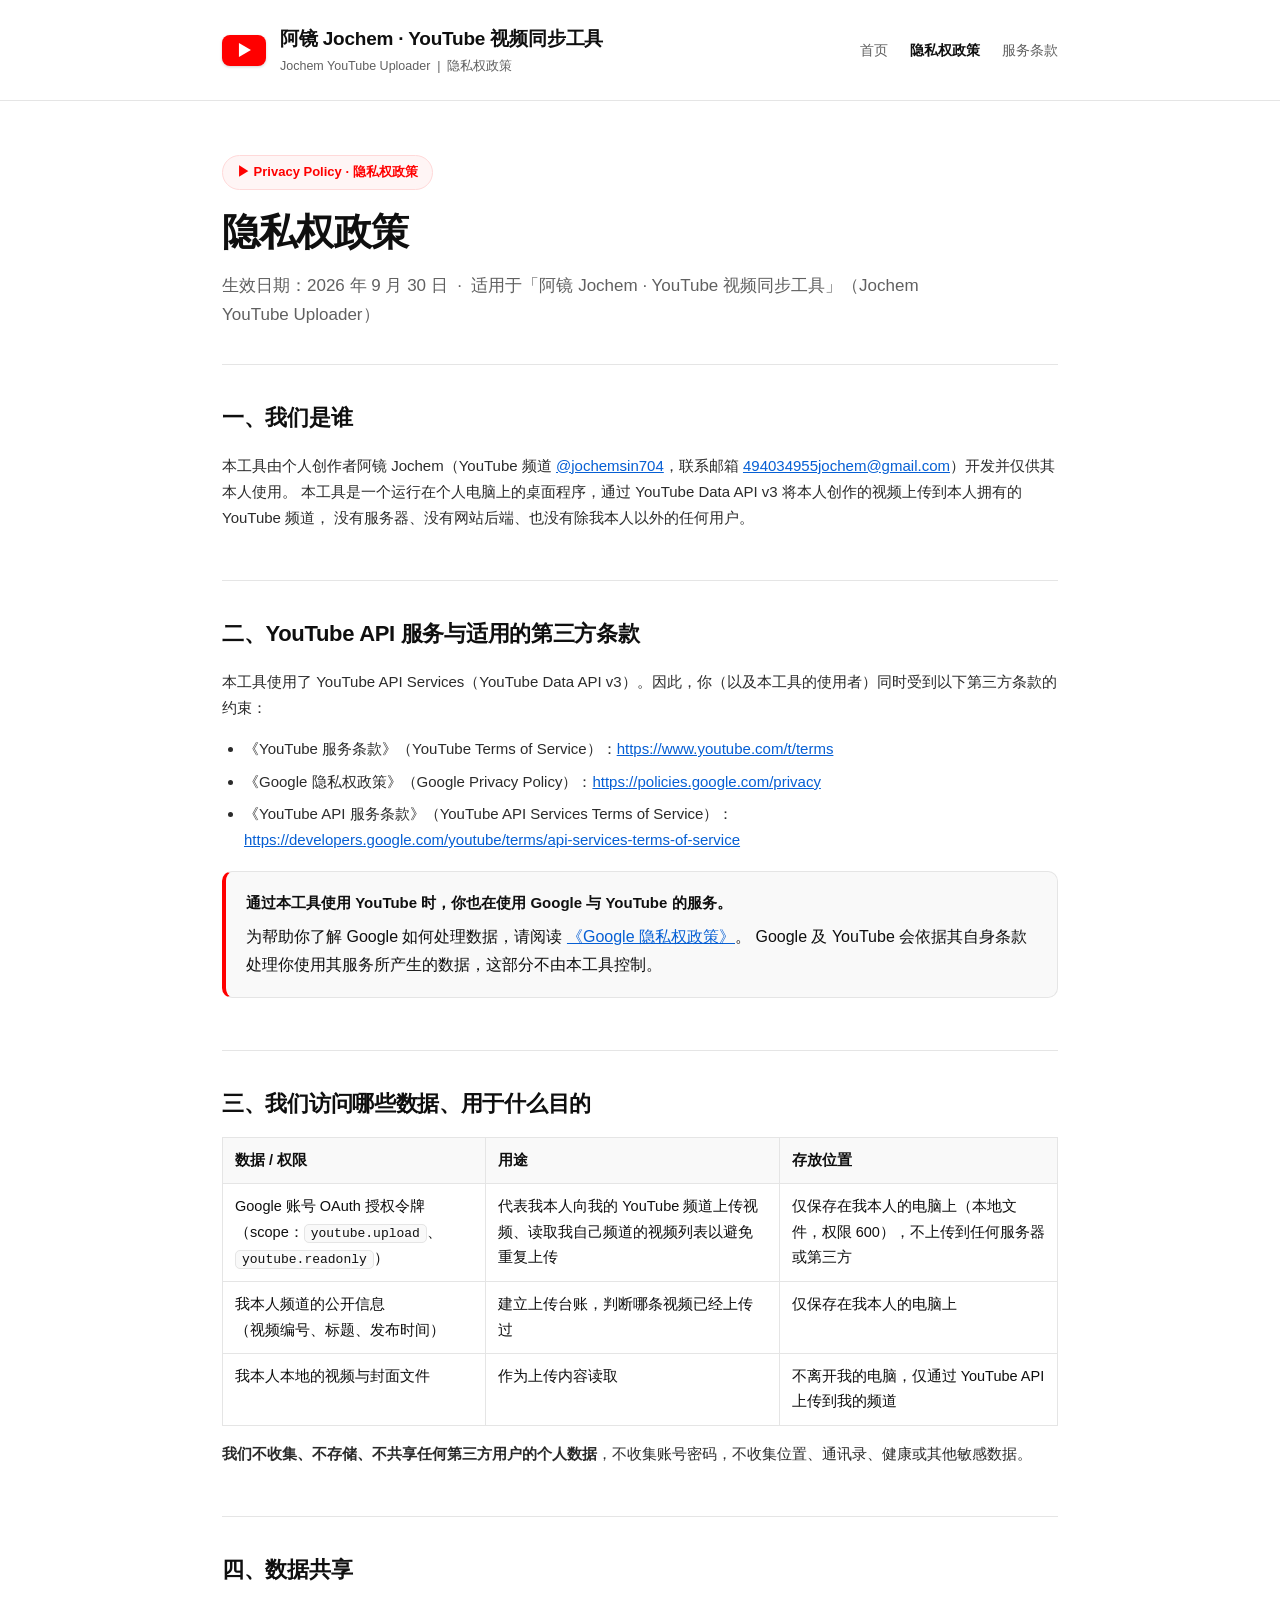
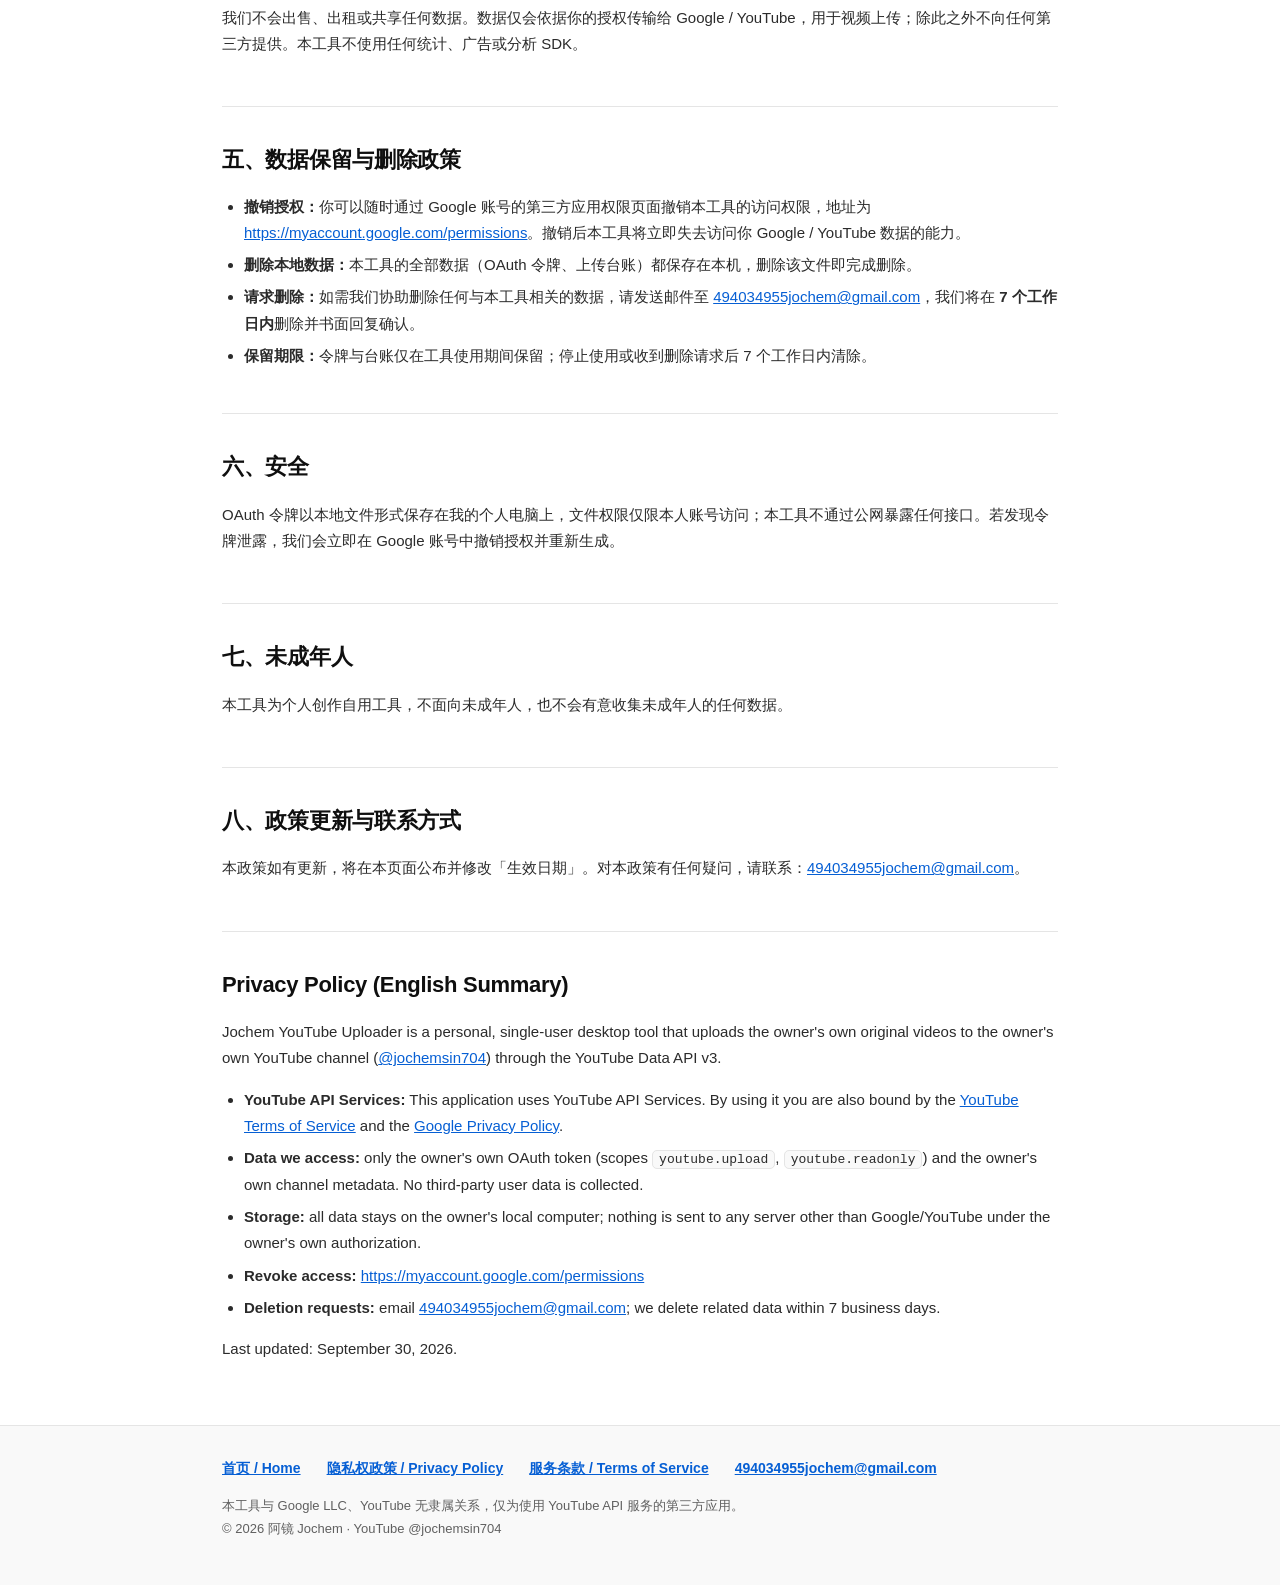
==== privacy.html @ b495629d "Add privacy policy, terms of service and homepage for Jochem YouTube Uploader" ====
<!DOCTYPE html>
<html lang="zh-CN">
<head>
<meta charset="utf-8">
<meta name="viewport" content="width=device-width,initial-scale=1">
<title>隐私权政策 · 阿镜 Jochem YouTube 视频同步工具</title>
<link rel="stylesheet" href="style.css">
</head>
<body>
<header class="site">
  <div class="wrap brand">
    <div class="play"></div>
    <div>
      <h1>阿镜 Jochem · YouTube 视频同步工具</h1>
      <div class="sub">Jochem YouTube Uploader &nbsp;|&nbsp; 隐私权政策</div>
    </div>
    <nav class="top">
      <a href="index.html">首页</a>
      <a href="privacy.html" class="active">隐私权政策</a>
      <a href="terms.html">服务条款</a>
    </nav>
  </div>
</header>

<div class="wrap">
  <div class="hero">
    <span class="kicker">▶ Privacy Policy · 隐私权政策</span>
    <h2>隐私权政策</h2>
    <p class="lead">生效日期：2026 年 9 月 30 日 &nbsp;·&nbsp; 适用于「阿镜 Jochem · YouTube 视频同步工具」（Jochem YouTube Uploader）</p>
  </div>

  <section class="block">
    <h2>一、我们是谁</h2>
    <p>
      本工具由个人创作者阿镜 Jochem（YouTube 频道 <a href="https://www.youtube.com/@jochemsin704">@jochemsin704</a>，联系邮箱
      <a href="mailto:494034955jochem@gmail.com">494034955jochem@gmail.com</a>）开发并仅供其本人使用。
      本工具是一个运行在个人电脑上的桌面程序，通过 YouTube Data API v3 将本人创作的视频上传到本人拥有的 YouTube 频道，
      没有服务器、没有网站后端、也没有除我本人以外的任何用户。
    </p>
  </section>

  <section class="block">
    <h2>二、YouTube API 服务与适用的第三方条款</h2>
    <p>本工具使用了 YouTube API Services（YouTube Data API v3）。因此，你（以及本工具的使用者）同时受到以下第三方条款的约束：</p>
    <ul>
      <li>《YouTube 服务条款》（YouTube Terms of Service）：<a href="https://www.youtube.com/t/terms">https://www.youtube.com/t/terms</a></li>
      <li>《Google 隐私权政策》（Google Privacy Policy）：<a href="https://policies.google.com/privacy">https://policies.google.com/privacy</a></li>
      <li>《YouTube API 服务条款》（YouTube API Services Terms of Service）：<a href="https://developers.google.com/youtube/terms/api-services-terms-of-service">https://developers.google.com/youtube/terms/api-services-terms-of-service</a></li>
    </ul>
    <div class="callout">
      <strong>通过本工具使用 YouTube 时，你也在使用 Google 与 YouTube 的服务。</strong>
      为帮助你了解 Google 如何处理数据，请阅读 <a href="https://policies.google.com/privacy">《Google 隐私权政策》</a>。
      Google 及 YouTube 会依据其自身条款处理你使用其服务所产生的数据，这部分不由本工具控制。
    </div>
  </section>

  <section class="block">
    <h2>三、我们访问哪些数据、用于什么目的</h2>
    <table>
      <tr><th>数据 / 权限</th><th>用途</th><th>存放位置</th></tr>
      <tr>
        <td>Google 账号 OAuth 授权令牌<br>（scope：<code>youtube.upload</code>、<code>youtube.readonly</code>）</td>
        <td>代表我本人向我的 YouTube 频道上传视频、读取我自己频道的视频列表以避免重复上传</td>
        <td>仅保存在我本人的电脑上（本地文件，权限 600），不上传到任何服务器或第三方</td>
      </tr>
      <tr>
        <td>我本人频道的公开信息<br>（视频编号、标题、发布时间）</td>
        <td>建立上传台账，判断哪条视频已经上传过</td>
        <td>仅保存在我本人的电脑上</td>
      </tr>
      <tr>
        <td>我本人本地的视频与封面文件</td>
        <td>作为上传内容读取</td>
        <td>不离开我的电脑，仅通过 YouTube API 上传到我的频道</td>
      </tr>
    </table>
    <p><strong>我们不收集、不存储、不共享任何第三方用户的个人数据</strong>，不收集账号密码，不收集位置、通讯录、健康或其他敏感数据。</p>
  </section>

  <section class="block">
    <h2>四、数据共享</h2>
    <p>我们不会出售、出租或共享任何数据。数据仅会依据你的授权传输给 Google / YouTube，用于视频上传；除此之外不向任何第三方提供。本工具不使用任何统计、广告或分析 SDK。</p>
  </section>

  <section class="block">
    <h2>五、数据保留与删除政策</h2>
    <ul>
      <li><strong>撤销授权：</strong>你可以随时通过 Google 账号的第三方应用权限页面撤销本工具的访问权限，地址为
        <a href="https://myaccount.google.com/permissions">https://myaccount.google.com/permissions</a>。撤销后本工具将立即失去访问你 Google / YouTube 数据的能力。</li>
      <li><strong>删除本地数据：</strong>本工具的全部数据（OAuth 令牌、上传台账）都保存在本机，删除该文件即完成删除。</li>
      <li><strong>请求删除：</strong>如需我们协助删除任何与本工具相关的数据，请发送邮件至
        <a href="mailto:494034955jochem@gmail.com">494034955jochem@gmail.com</a>，我们将在 <strong>7 个工作日内</strong>删除并书面回复确认。</li>
      <li><strong>保留期限：</strong>令牌与台账仅在工具使用期间保留；停止使用或收到删除请求后 7 个工作日内清除。</li>
    </ul>
  </section>

  <section class="block">
    <h2>六、安全</h2>
    <p>OAuth 令牌以本地文件形式保存在我的个人电脑上，文件权限仅限本人账号访问；本工具不通过公网暴露任何接口。若发现令牌泄露，我们会立即在 Google 账号中撤销授权并重新生成。</p>
  </section>

  <section class="block">
    <h2>七、未成年人</h2>
    <p>本工具为个人创作自用工具，不面向未成年人，也不会有意收集未成年人的任何数据。</p>
  </section>

  <section class="block">
    <h2>八、政策更新与联系方式</h2>
    <p>本政策如有更新，将在本页面公布并修改「生效日期」。对本政策有任何疑问，请联系：<a href="mailto:494034955jochem@gmail.com">494034955jochem@gmail.com</a>。</p>
  </section>

  <section class="block">
    <h2>Privacy Policy (English Summary)</h2>
    <p>
      Jochem YouTube Uploader is a personal, single-user desktop tool that uploads the owner's own original videos to the owner's own YouTube channel
      (<a href="https://www.youtube.com/@jochemsin704">@jochemsin704</a>) through the YouTube Data API v3.
    </p>
    <ul>
      <li><strong>YouTube API Services:</strong> This application uses YouTube API Services. By using it you are also bound by the
        <a href="https://www.youtube.com/t/terms">YouTube Terms of Service</a> and the
        <a href="https://policies.google.com/privacy">Google Privacy Policy</a>.</li>
      <li><strong>Data we access:</strong> only the owner's own OAuth token (scopes <code>youtube.upload</code>, <code>youtube.readonly</code>) and the owner's own channel metadata. No third-party user data is collected.</li>
      <li><strong>Storage:</strong> all data stays on the owner's local computer; nothing is sent to any server other than Google/YouTube under the owner's own authorization.</li>
      <li><strong>Revoke access:</strong> <a href="https://myaccount.google.com/permissions">https://myaccount.google.com/permissions</a></li>
      <li><strong>Deletion requests:</strong> email <a href="mailto:494034955jochem@gmail.com">494034955jochem@gmail.com</a>; we delete related data within 7 business days.</li>
    </ul>
    <p class="muted">Last updated: September 30, 2026.</p>
  </section>
</div>

<footer class="site">
  <div class="wrap">
    <div class="links">
      <a href="index.html">首页 / Home</a>
      <a href="privacy.html">隐私权政策 / Privacy Policy</a>
      <a href="terms.html">服务条款 / Terms of Service</a>
      <a href="mailto:494034955jochem@gmail.com">494034955jochem@gmail.com</a>
    </div>
    <div class="meta">本工具与 Google LLC、YouTube 无隶属关系，仅为使用 YouTube API 服务的第三方应用。<br>© 2026 阿镜 Jochem · YouTube @jochemsin704</div>
  </div>
</footer>
</body>
</html>
---- style.css ----
:root{
  --red:#FF0000;
  --ink:#0f0f0f;
  --muted:#606060;
  --line:#e5e5e5;
  --bg:#ffffff;
  --soft:#f9f9f9;
}
*{box-sizing:border-box;}
body{
  margin:0;
  font-family:-apple-system,"PingFang SC","Helvetica Neue","Microsoft YaHei",sans-serif;
  color:var(--ink);
  background:var(--bg);
  line-height:1.75;
  -webkit-font-smoothing:antialiased;
}
.wrap{max-width:900px;margin:0 auto;padding:0 32px;}
header.site{
  border-bottom:1px solid var(--line);
  padding:22px 0;
  position:sticky;top:0;background:rgba(255,255,255,.96);backdrop-filter:blur(8px);z-index:10;
}
.brand{display:flex;align-items:center;gap:14px;}
.play{
  width:44px;height:31px;background:var(--red);border-radius:8px;position:relative;flex:0 0 auto;
  box-shadow:0 1px 3px rgba(0,0,0,.18);
}
.play::after{
  content:"";position:absolute;left:50%;top:50%;transform:translate(-42%,-50%);
  border-style:solid;border-width:7px 0 7px 12px;border-color:transparent transparent transparent #fff;
}
.brand h1{font-size:19px;margin:0;font-weight:700;letter-spacing:-.2px;}
.brand .sub{font-size:12.5px;color:var(--muted);margin-top:1px;}
nav.top{margin-left:auto;display:flex;gap:22px;font-size:14px;}
nav.top a{color:var(--muted);text-decoration:none;}
nav.top a:hover{color:var(--ink);}
nav.top a.active{color:var(--ink);font-weight:600;}

.hero{padding:54px 0 34px;}
.hero .kicker{
  display:inline-flex;align-items:center;gap:8px;font-size:13px;color:var(--red);
  background:#fff5f5;border:1px solid #ffd9d9;border-radius:999px;padding:5px 14px;font-weight:600;
}
.hero h2{font-size:38px;line-height:1.28;margin:18px 0 14px;letter-spacing:-.8px;}
.hero p.lead{font-size:17px;color:var(--muted);margin:0;max-width:720px;}

.grid{display:grid;grid-template-columns:1fr 1fr;gap:18px;margin:30px 0 8px;}
.card{
  border:1px solid var(--line);border-radius:14px;padding:20px 22px;background:#fff;
}
.card h3{margin:0 0 8px;font-size:16px;}
.card p{margin:0;font-size:14.5px;color:var(--muted);}
.card .yt{display:flex;align-items:center;gap:10px;margin-bottom:10px;}
.card .yt .play{width:34px;height:24px;border-radius:6px;}
.card .yt .play::after{border-width:5px 0 5px 9px;}
.card .yt span{font-weight:700;font-size:15px;}

section.block{padding:34px 0;border-top:1px solid var(--line);}
section.block h2{font-size:22px;margin:0 0 14px;letter-spacing:-.3px;}
section.block h3{font-size:16px;margin:24px 0 8px;}
section.block p,section.block li{font-size:15px;color:#2b2b2b;}
section.block ul{padding-left:22px;margin:10px 0;}
section.block li{margin:6px 0;}
.muted{color:var(--muted);font-size:13.5px;}
code{background:var(--soft);border:1px solid var(--line);border-radius:5px;padding:1px 6px;font-size:13px;}
a{color:#065fd4;}
.callout{
  background:var(--soft);border:1px solid var(--line);border-left:4px solid var(--red);
  border-radius:10px;padding:18px 20px;margin:18px 0;
}
.callout strong{display:block;margin-bottom:6px;font-size:15px;}
table{width:100%;border-collapse:collapse;margin:14px 0;font-size:14.5px;}
th,td{border:1px solid var(--line);padding:10px 12px;text-align:left;vertical-align:top;}
th{background:var(--soft);font-weight:600;}
footer.site{
  border-top:1px solid var(--line);margin-top:14px;padding:30px 0 46px;background:var(--soft);
}
footer.site .links{display:flex;flex-wrap:wrap;gap:26px;font-size:14px;margin-bottom:14px;}
footer.site .links a{font-weight:600;}
footer.site .meta{font-size:13px;color:var(--muted);}
.badge-row{display:flex;gap:10px;flex-wrap:wrap;margin-top:16px;}
.badge{font-size:12.5px;color:#2b2b2b;border:1px solid var(--line);border-radius:999px;padding:5px 12px;background:#fff;}
@media (max-width:720px){
  .grid{grid-template-columns:1fr;}
  .hero h2{font-size:28px;}
  nav.top{display:none;}
}
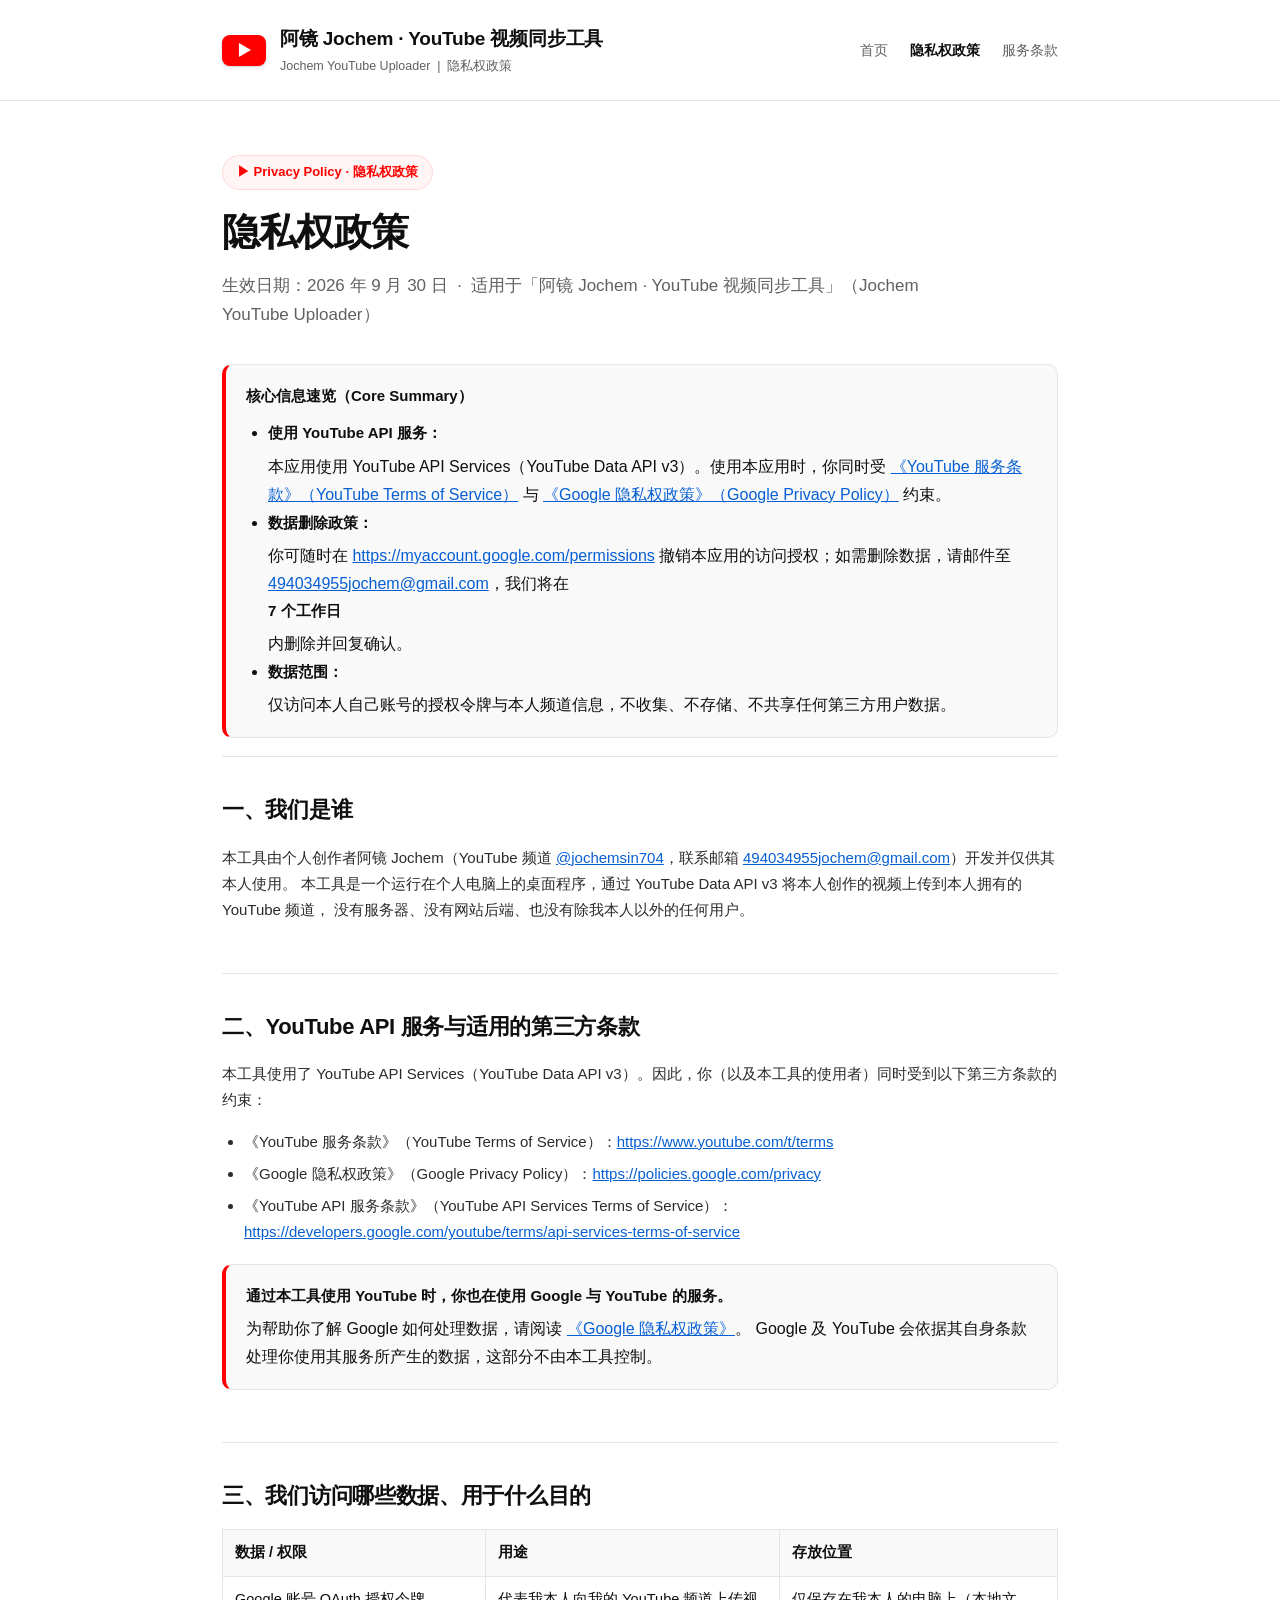
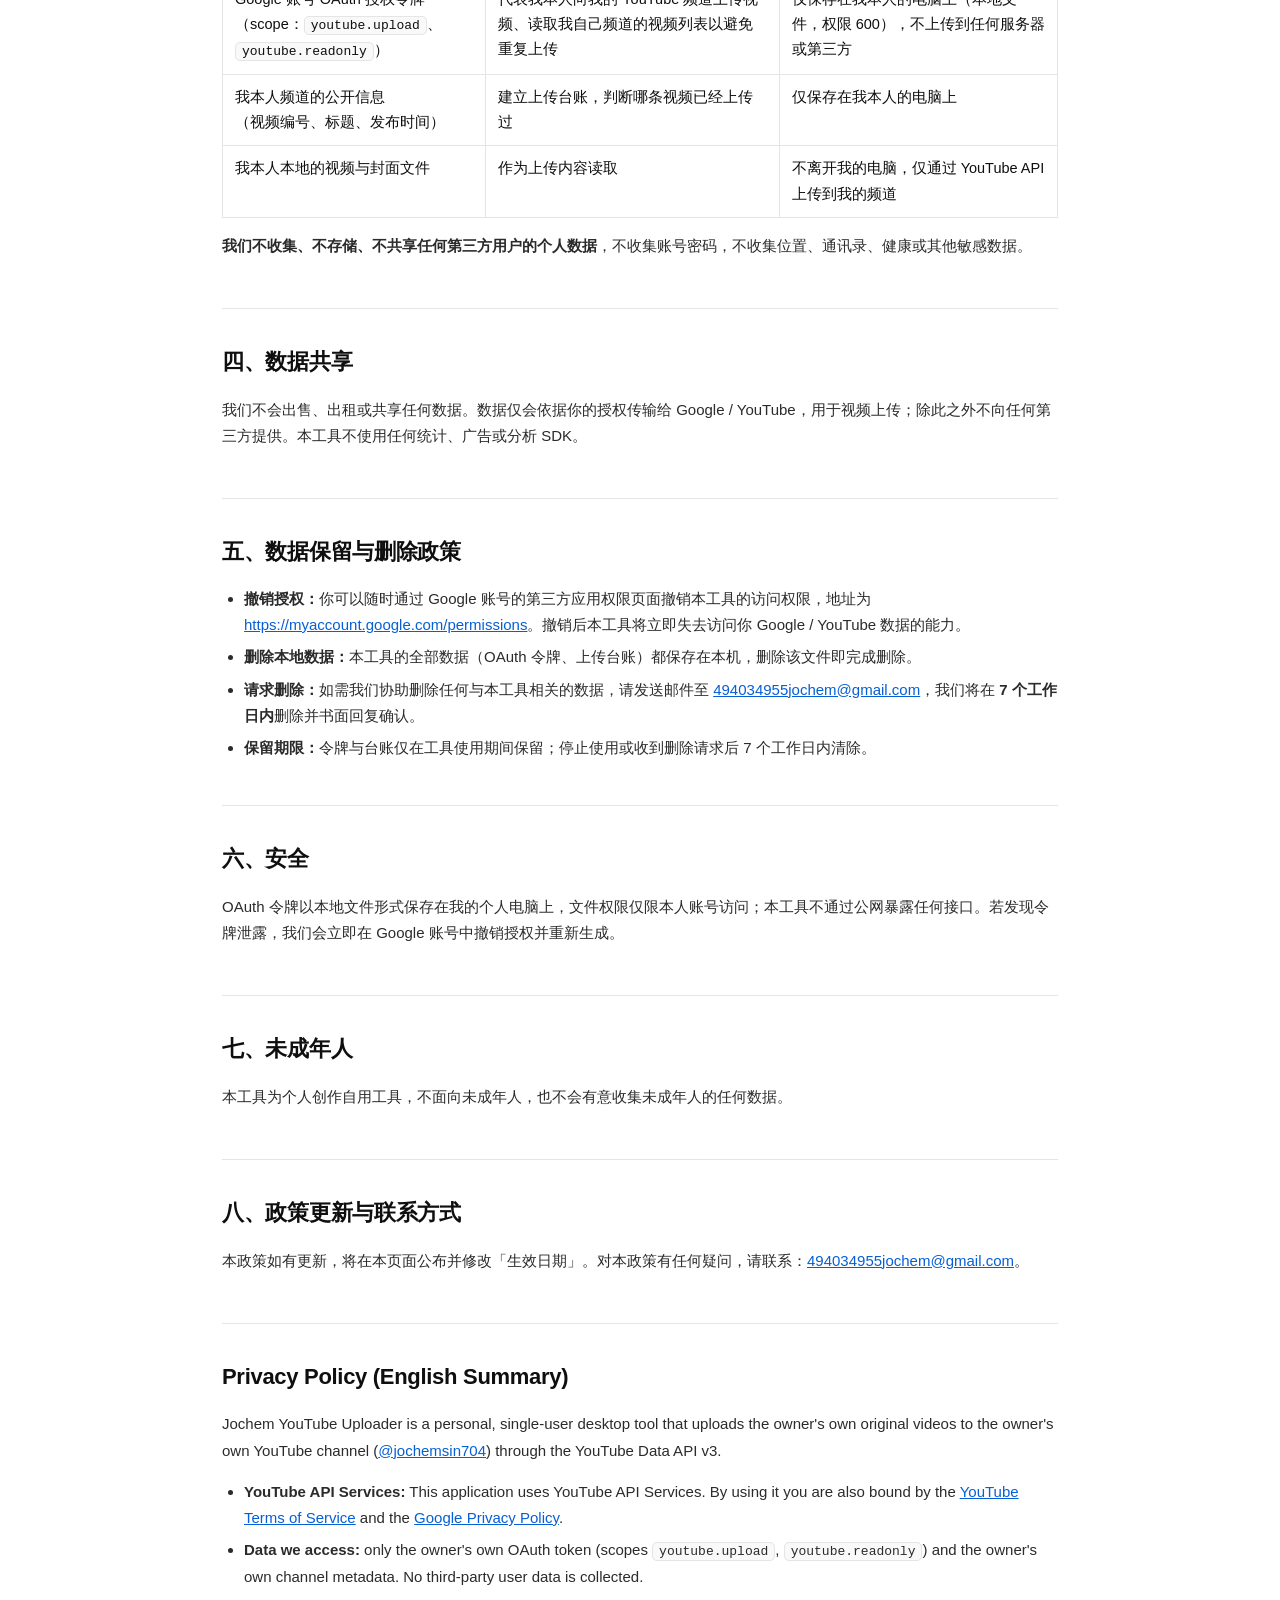
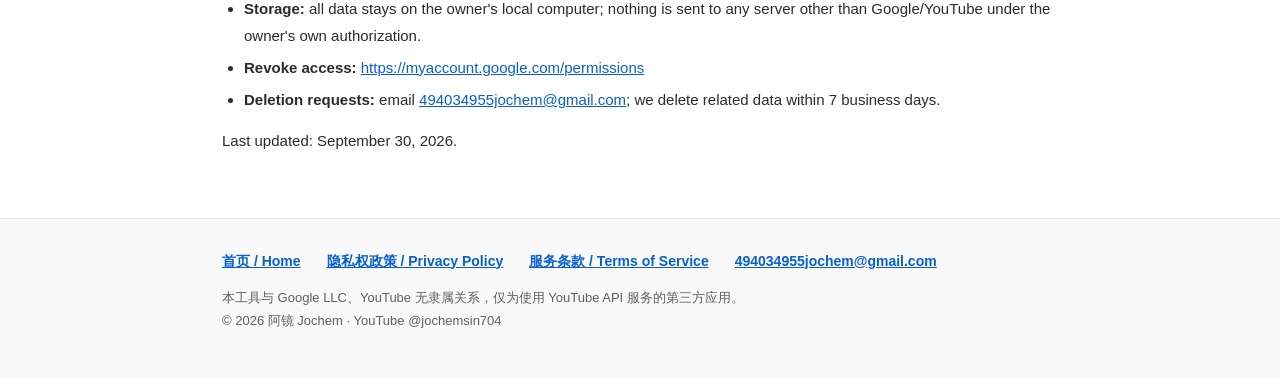
==== commit 630f2705: "Add core summary box at top of privacy policy" ====
--- a/privacy.html
+++ b/privacy.html
@@ -27,6 +27,20 @@
     <span class="kicker">▶ Privacy Policy · 隐私权政策</span>
     <h2>隐私权政策</h2>
     <p class="lead">生效日期：2026 年 9 月 30 日 &nbsp;·&nbsp; 适用于「阿镜 Jochem · YouTube 视频同步工具」（Jochem YouTube Uploader）</p>
+  </div>
+
+  <div class="callout" style="margin-top:0">
+    <strong>核心信息速览（Core Summary）</strong>
+    <ul style="margin:10px 0 0;padding-left:22px">
+      <li><strong>使用 YouTube API 服务：</strong>本应用使用 YouTube API Services（YouTube Data API v3）。使用本应用时，你同时受
+        <a href="https://www.youtube.com/t/terms">《YouTube 服务条款》（YouTube Terms of Service）</a> 与
+        <a href="https://policies.google.com/privacy">《Google 隐私权政策》（Google Privacy Policy）</a> 约束。</li>
+      <li><strong>数据删除政策：</strong>你可随时在
+        <a href="https://myaccount.google.com/permissions">https://myaccount.google.com/permissions</a>
+        撤销本应用的访问授权；如需删除数据，请邮件至
+        <a href="mailto:494034955jochem@gmail.com">494034955jochem@gmail.com</a>，我们将在 <strong>7 个工作日</strong>内删除并回复确认。</li>
+      <li><strong>数据范围：</strong>仅访问本人自己账号的授权令牌与本人频道信息，不收集、不存储、不共享任何第三方用户数据。</li>
+    </ul>
   </div>
 
   <section class="block">
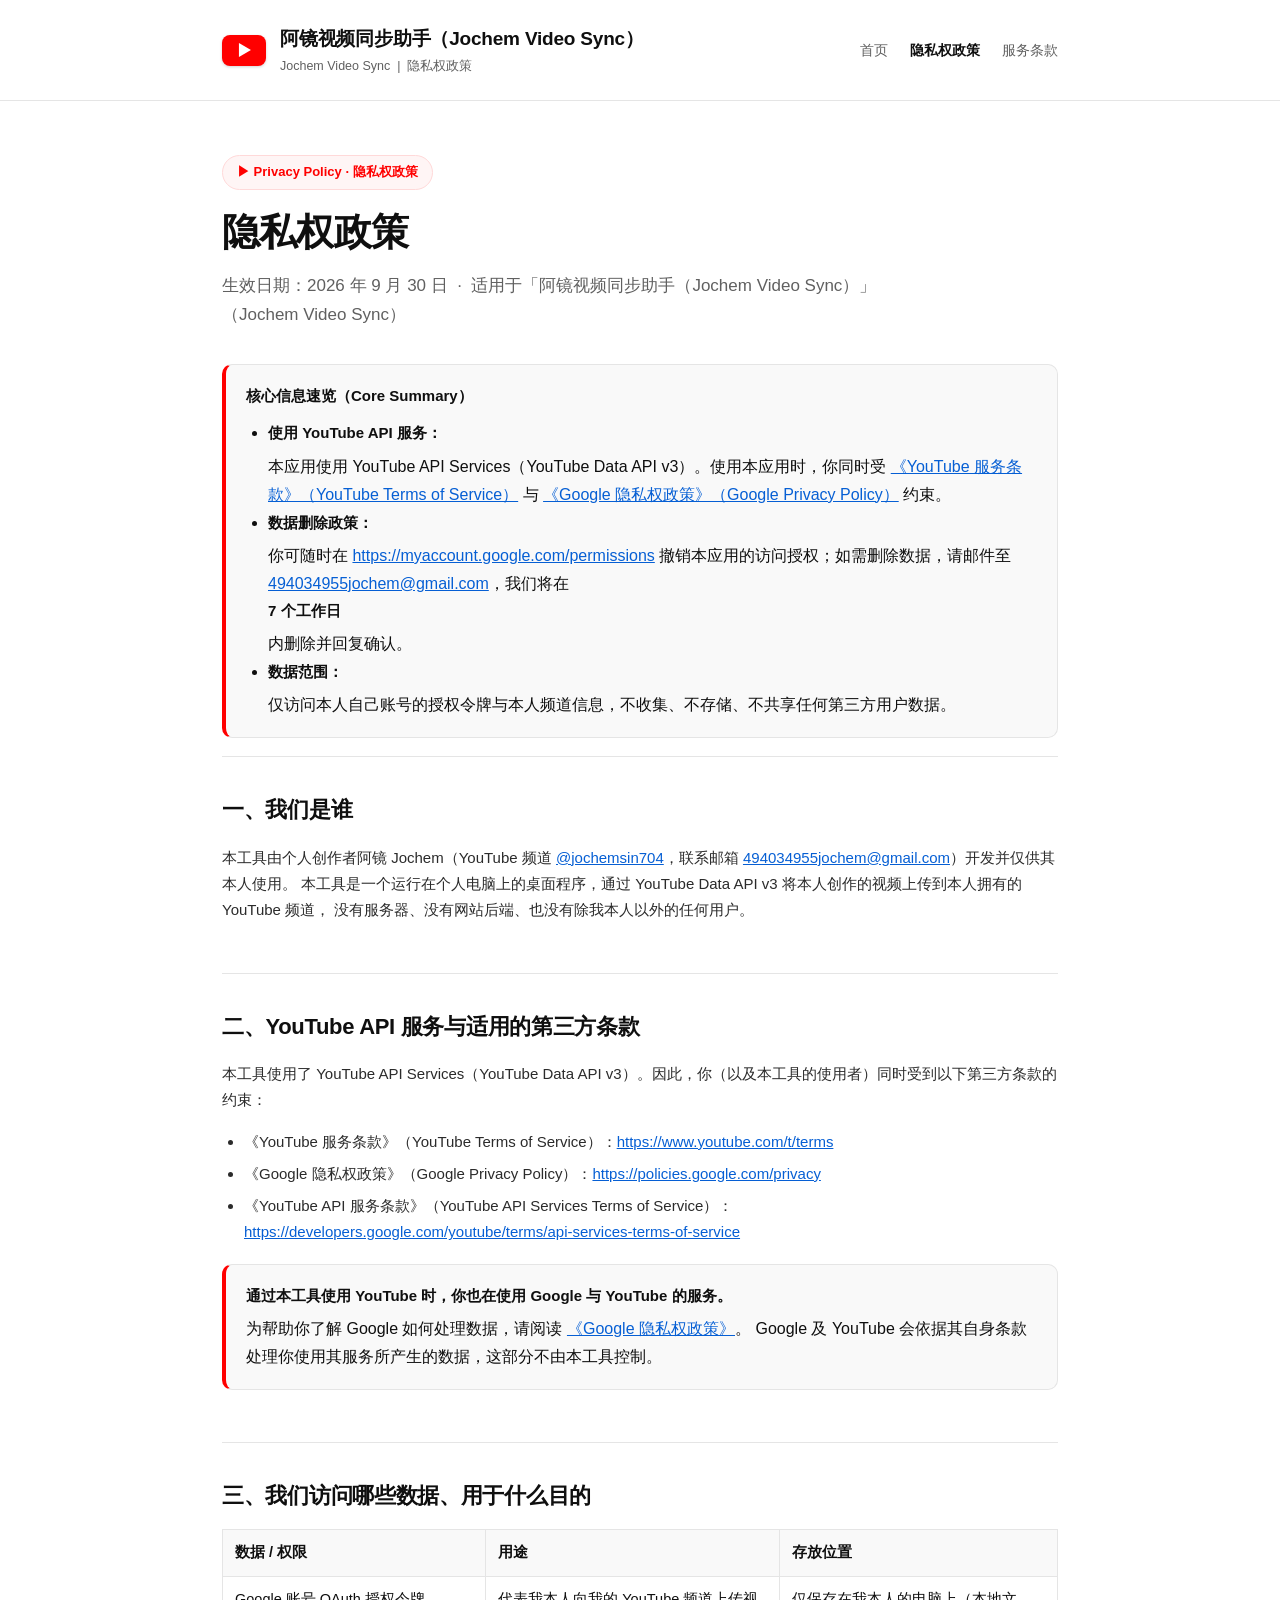
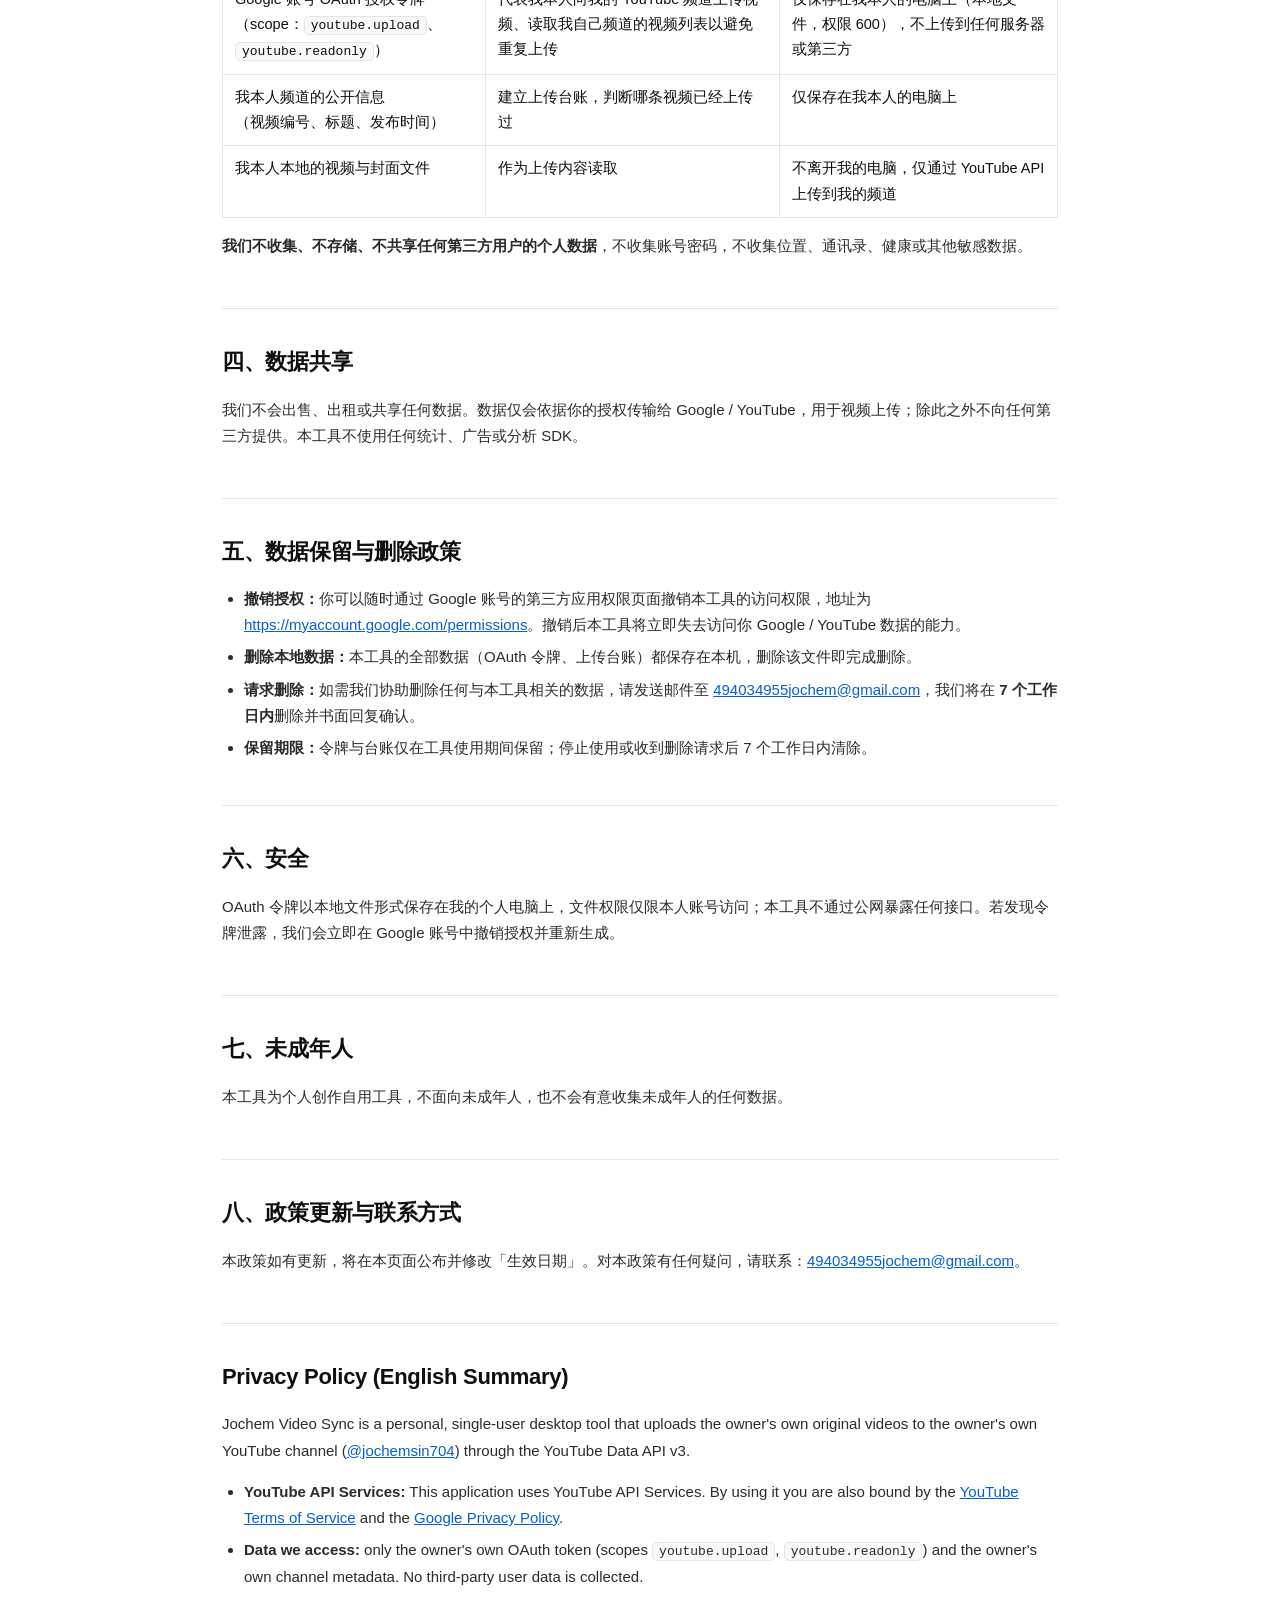
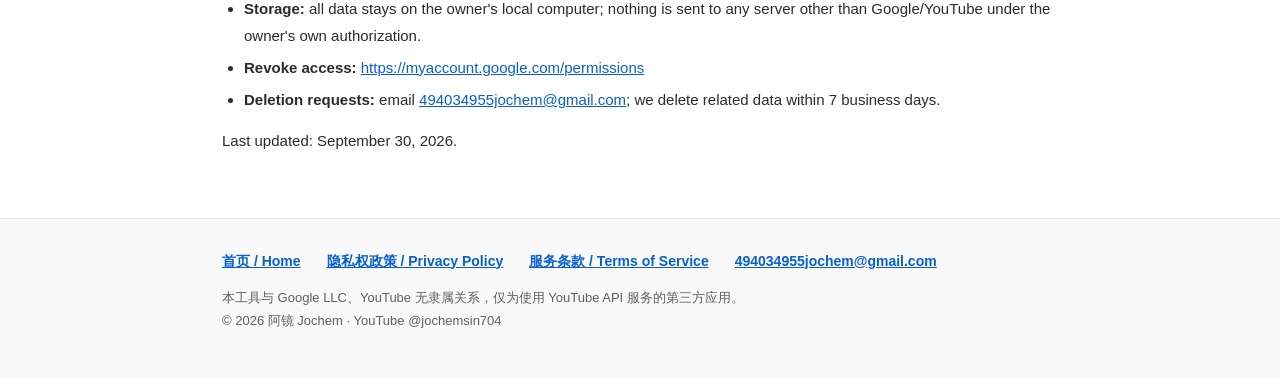
==== commit 634dd8ed: "Rename API client to avoid YouTube trademark in app name" ====
--- a/privacy.html
+++ b/privacy.html
@@ -11,8 +11,8 @@
   <div class="wrap brand">
     <div class="play"></div>
     <div>
-      <h1>阿镜 Jochem · YouTube 视频同步工具</h1>
-      <div class="sub">Jochem YouTube Uploader &nbsp;|&nbsp; 隐私权政策</div>
+      <h1>阿镜视频同步助手（Jochem Video Sync）</h1>
+      <div class="sub">Jochem Video Sync &nbsp;|&nbsp; 隐私权政策</div>
     </div>
     <nav class="top">
       <a href="index.html">首页</a>
@@ -26,7 +26,7 @@
   <div class="hero">
     <span class="kicker">▶ Privacy Policy · 隐私权政策</span>
     <h2>隐私权政策</h2>
-    <p class="lead">生效日期：2026 年 9 月 30 日 &nbsp;·&nbsp; 适用于「阿镜 Jochem · YouTube 视频同步工具」（Jochem YouTube Uploader）</p>
+    <p class="lead">生效日期：2026 年 9 月 30 日 &nbsp;·&nbsp; 适用于「阿镜视频同步助手（Jochem Video Sync）」（Jochem Video Sync）</p>
   </div>
 
   <div class="callout" style="margin-top:0">
@@ -126,7 +126,7 @@
   <section class="block">
     <h2>Privacy Policy (English Summary)</h2>
     <p>
-      Jochem YouTube Uploader is a personal, single-user desktop tool that uploads the owner's own original videos to the owner's own YouTube channel
+      Jochem Video Sync is a personal, single-user desktop tool that uploads the owner's own original videos to the owner's own YouTube channel
       (<a href="https://www.youtube.com/@jochemsin704">@jochemsin704</a>) through the YouTube Data API v3.
     </p>
     <ul>
